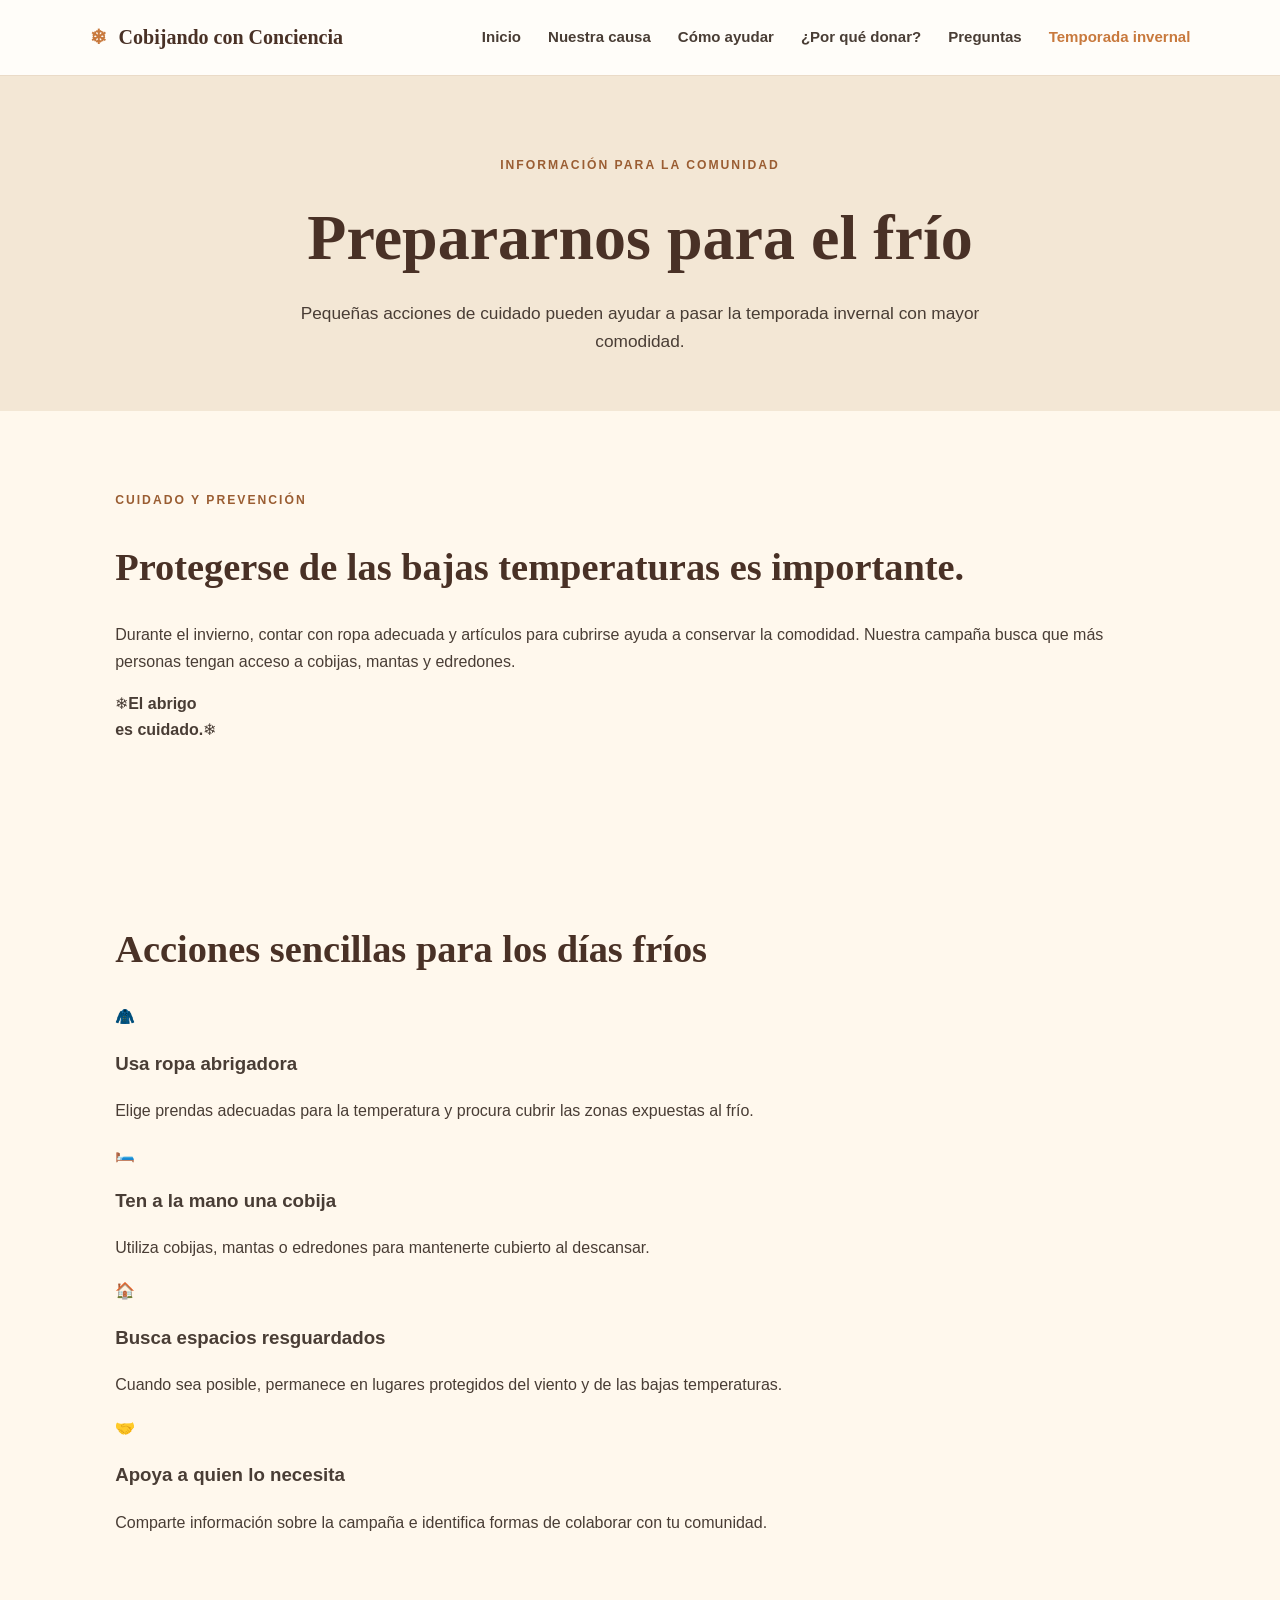
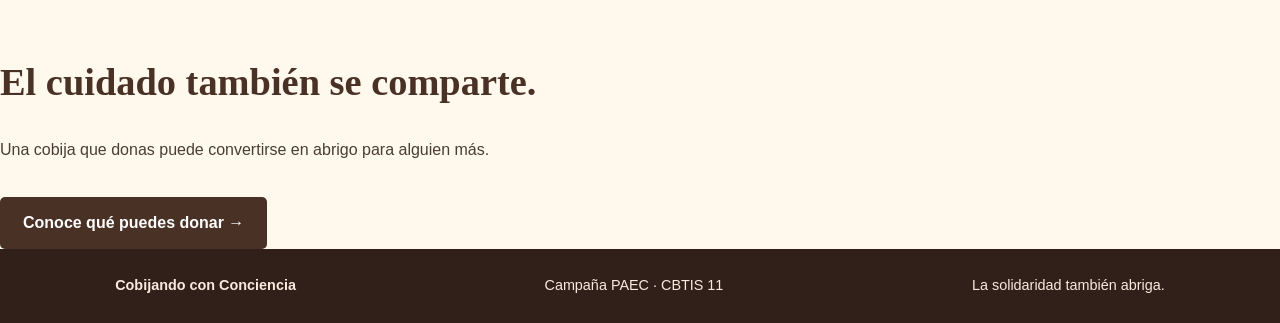
==== cuidados.html @ 7bebba7e "Create cuidados.html" ====
<!DOCTYPE html>
<html lang="es">
<head>
  <meta charset="UTF-8"><meta name="viewport" content="width=device-width, initial-scale=1.0">
  <title>Temporada invernal | Cobijando con Conciencia</title>
  <link rel="stylesheet" href="estilos.css">
</head>
<body>
  <header class="encabezado">
    <a class="marca" href="index.html"><span class="marca-icono">❄</span> Cobijando con Conciencia</a>
    <button class="menu-toggle" aria-label="Abrir menú" aria-expanded="false">☰</button>
    <nav class="navegacion"><a href="index.html">Inicio</a><a href="nosotros.html">Nuestra causa</a><a href="donar.html">Cómo ayudar</a><a href="impacto.html">¿Por qué donar?</a><a href="preguntas.html">Preguntas</a><a class="activo" href="cuidados.html">Temporada invernal</a></nav>
  </header>
  <main class="pagina cuidados-pagina">
    <section class="encabezado-pagina"><span class="sobrelinea">INFORMACIÓN PARA LA COMUNIDAD</span><h1>Prepararnos para el frío</h1><p>Pequeñas acciones de cuidado pueden ayudar a pasar la temporada invernal con mayor comodidad.</p></section>
    <section class="seccion cuidados-intro"><div><span class="sobrelinea">CUIDADO Y PREVENCIÓN</span><h2>Protegerse de las bajas temperaturas es importante.</h2><p>Durante el invierno, contar con ropa adecuada y artículos para cubrirse ayuda a conservar la comodidad. Nuestra campaña busca que más personas tengan acceso a cobijas, mantas y edredones.</p></div><div class="invierno-dibujo"><span>❄</span><strong>El abrigo<br>es cuidado.</strong><span>❄</span></div></section>
    <section class="seccion consejos"><h2>Acciones sencillas para los días fríos</h2><div class="consejos-grid">
      <article class="consejo"><span>🧥</span><h3>Usa ropa abrigadora</h3><p>Elige prendas adecuadas para la temperatura y procura cubrir las zonas expuestas al frío.</p></article>
      <article class="consejo"><span>🛏️</span><h3>Ten a la mano una cobija</h3><p>Utiliza cobijas, mantas o edredones para mantenerte cubierto al descansar.</p></article>
      <article class="consejo"><span>🏠</span><h3>Busca espacios resguardados</h3><p>Cuando sea posible, permanece en lugares protegidos del viento y de las bajas temperaturas.</p></article>
      <article class="consejo"><span>🤝</span><h3>Apoya a quien lo necesita</h3><p>Comparte información sobre la campaña e identifica formas de colaborar con tu comunidad.</p></article>
    </div></section>
    <section class="mensaje-invierno"><h2>El cuidado también se comparte.</h2><p>Una cobija que donas puede convertirse en abrigo para alguien más.</p><a class="boton" href="donar.html">Conoce qué puedes donar →</a></section>
  </main>
  <footer><strong>Cobijando con Conciencia</strong><span>Campaña PAEC · CBTIS 11</span><span>La solidaridad también abriga.</span></footer>
</body>
</html>
---- estilos.css ----
:root {
    --cafe: #493126;
    --cafe-oscuro: #302019;
    --naranja: #c8793d;
    --crema: #fff8ed;
    --papel: #f3e7d5;
    --texto: #493d35;
    --blanco: #fffdf9;
}

* {
    box-sizing: border-box;
}

html {
    scroll-behavior: smooth;
}

body {
    margin: 0;
    font-family: Arial, Helvetica, sans-serif;
    color: var(--texto);
    background: var(--crema);
    line-height: 1.65;
}

a {
    color: inherit;
    text-decoration: none;
}

.encabezado {
    min-height: 76px;
    padding: 14px 7%;
    display: flex;
    align-items: center;
    justify-content: space-between;
    gap: 25px;
    background: var(--blanco);
    border-bottom: 1px solid #eadbc8;
    position: sticky;
    top: 0;
    z-index: 10;
}

.marca {
    color: var(--cafe);
    font-family: Georgia, serif;
    font-size: 1.25rem;
    font-weight: bold;
}

.marca-icono {
    color: var(--naranja);
    margin-right: 7px;
}

.navegacion {
    display: flex;
    gap: 27px;
    align-items: center;
}

.navegacion a {
    font-size: .94rem;
    font-weight: 600;
}

.navegacion a:hover, .navegacion a.activo {
    color: var(--naranja);
}

.menu-toggle {
    display: none;
    border: 0;
    background: transparent;
    color: var(--cafe);
    font-size: 1.6rem;
    cursor: pointer;
}

.hero {
    min-height: 570px;
    padding: 75px 9%;
    display: grid;
    grid-template-columns: 1.1fr .9fr;
    align-items: center;
    gap: 50px;
    background: linear-gradient(115deg, #ead5b9, #f8eddd 65%, #e6c7a6);
    overflow: hidden;
}

.etiqueta, .sobrelinea {
    color: #9a5d32;
    font-weight: bold;
    letter-spacing: 2px;
    font-size: .76rem;
}

.hero h1 {
    max-width: 650px;
    color: var(--cafe-oscuro);
    font-family: Georgia, serif;
    font-size: clamp(2.6rem, 5vw, 4.5rem);
    line-height: 1.08;
    margin: 18px 0;
}

.hero p {
    max-width: 570px;
    font-size: 1.1rem;
}

.boton {
    display: inline-block;
    margin-top: 18px;
    padding: 13px 23px;
    background: var(--cafe);
    color: white;
    border-radius: 5px;
    font-weight: bold;
    transition: .2s;
}

.boton:hover {
    background: var(--naranja);
    transform: translateY(-2px);
}

.boton span {
    margin-left: 12px;
}

.hero-ilustracion {
    min-height: 350px;
    position: relative;
    display: flex;
    justify-content: center;
    align-items: center;
}

.sol {
    position: absolute;
    width: 230px;
    height: 230px;
    border-radius: 50%;
    background: #d99b5d;
    top: 10px;
    right: 15px;
    opacity: .65;
}

.manta {
    position: relative;
    width: 310px;
    height: 230px;
    border-radius: 35px 35px 65px 35px;
    transform: rotate(-9deg);
    background: repeating-linear-gradient(0deg, #8b5b43 0 18px, #a87555 18px 36px);
    box-shadow: 15px 22px 0 #49312625;
    display: grid;
    place-items: center;
    color: #f9e8d3;
    font-size: 5rem;
}

.texto-ilustracion {
    position: absolute;
    bottom: 0;
    right: 0;
    background: var(--crema);
    padding: 15px 20px;
    font-family: Georgia, serif;
    font-style: italic;
    font-size: 1.1rem;
    box-shadow: 4px 5px 0 #49312620;
}

.seccion {
    padding: 75px 9%;
}

.titulo-seccion {
    text-align: center;
}

h2 {
    color: var(--cafe);
    font-family: Georgia, serif;
    font-size: clamp(1.8rem, 3vw, 2.6rem);
    line-height: 1.2;
}

.titulo-seccion h2 {
    max-width: 700px;
    margin: 12px auto;
}

.texto-centro, .intro {
    max-width: 820px;
    margin: 20px auto 35px;
    text-align: center;
    font-size: 1.05rem;
}

.tarjetas {
    display: grid;
    grid-template-columns: repeat(3, 1fr);
    gap: 22px;
    margin-top: 32px;
}

.tarjeta {
    background: var(--blanco);
    border: 1px solid #eadbc8;
    border-radius: 9px;
    padding: 27px;
    box-shadow: 0 8px 22px #4931260b;
}

.tarjeta-icono {
    font-size: 2.2rem;
}

.tarjeta h3 {
    color: var(--cafe);
    margin: 12px 0 5px;
}

.tarjeta p {
    margin-bottom: 0;
}

.franja {
    padding: 48px 9%;
    background: var(--cafe);
    color: #fff5e9;
    display: flex;
    justify-content: space-between;
    align-items: center;
    gap: 30px;
}

.franja h2 {
    color: white;
    max-width: 700px;
    margin-bottom: 0;
}

.boton-claro {
    background: #fff5e9;
    color: var(--cafe);
    white-space: nowrap;
}

.pagina {
    min-height: 70vh;
}

.encabezado-pagina {
    text-align: center;
    padding: 75px 8% 55px;
    background: var(--papel);
}

.encabezado-pagina h1 {
    color: var(--cafe);
    font-family: Georgia, serif;
    font-size: clamp(2.5rem, 5vw, 4rem);
    margin: 8px 0;
}

.encabezado-pagina p {
    max-width: 700px;
    margin: auto;
    font-size: 1.08rem;
}

.contenido-doble {
    padding: 70px 9%;
    display: grid;
    grid-template-columns: 1fr 1fr;
    gap: 55px;
    align-items: center;
}

.contenido-doble h2 {
    margin-top: 0;
}

.cita {
    padding: 35px;
    background: #ead5b9;
    border-radius: 8px;
    font-family: Georgia, serif;
    font-size: 1.4rem;
    font-style: italic;
    color: var(--cafe);
}

.cita span {
    font-size: 4rem;
    line-height: .7;
    color: var(--naranja);
}

.bloque-suave {
    margin: 15px 9%;
    padding: 42px;
    background: #f0e1cf;
    border-radius: 9px;
}

.bloque-suave h2 {
    margin-top: 0;
}

.lista-donaciones {
    display: grid;
    grid-template-columns: 1fr 1fr;
    gap: 18px;
    margin-top: 30px;
}

.donacion {
    display: flex;
    gap: 18px;
    padding: 22px;
    background: white;
    border: 1px solid #eadbc8;
    border-radius: 8px;
}

.donacion > span {
    font-size: 2rem;
}

.donacion h3 {
    margin: 0 0 5px;
    color: var(--cafe);
}

.donacion p {
    margin: 0;
}

.aviso {
    margin-top: 25px;
    padding: 18px 22px;
    background: #f0e1cf;
    border-left: 4px solid var(--naranja);
}

.nota {
    margin: 0 9% 55px;
    font-size: .9rem;
    color: #77685d;
}

.llamado {
    margin: 15px 9% 75px;
    padding: 48px 30px;
    text-align: center;
    background: var(--cafe);
    color: #fff5e9;
    border-radius: 9px;
}

.llamado h2 {
    color: white;
}

footer {
    display: flex;
    justify-content: space-between;
    flex-wrap: wrap;
    gap: 12px 25px;
    padding: 25px 9%;
    background: var(--cafe-oscuro);
    color: #f8eadd;
    font-size: .9rem;
}

@media (max-width: 760px) {
    .encabezado {
        flex-wrap: wrap;
    }

    .menu-toggle {
        display: block;
    }

    .navegacion {
        display: none;
        width: 100%;
        flex-direction: column;
        align-items: flex-start;
        gap: 12px;
        padding: 12px 0;
    }

    .navegacion.abierto {
        display: flex;
    }

    .hero {
        grid-template-columns: 1fr;
        padding: 55px 7%;
    }

    .hero-ilustracion {
        min-height: 280px;
    }

    .manta {
        width: 250px;
        height: 180px;
    }

    .tarjetas, .contenido-doble, .lista-donaciones {
        grid-template-columns: 1fr;
    }

    .seccion {
        padding: 55px 7%;
    }

    .franja {
        align-items: flex-start;
        flex-direction: column;
        padding: 40px 7%;
    }

    .bloque-suave {
        margin: 10px 7%;
        padding: 28px;
    }

    .nota {
        margin-left: 7%;
        margin-right: 7%;
    }

    footer {
        flex-direction: column;
        padding: 25px 7%;
    }
}
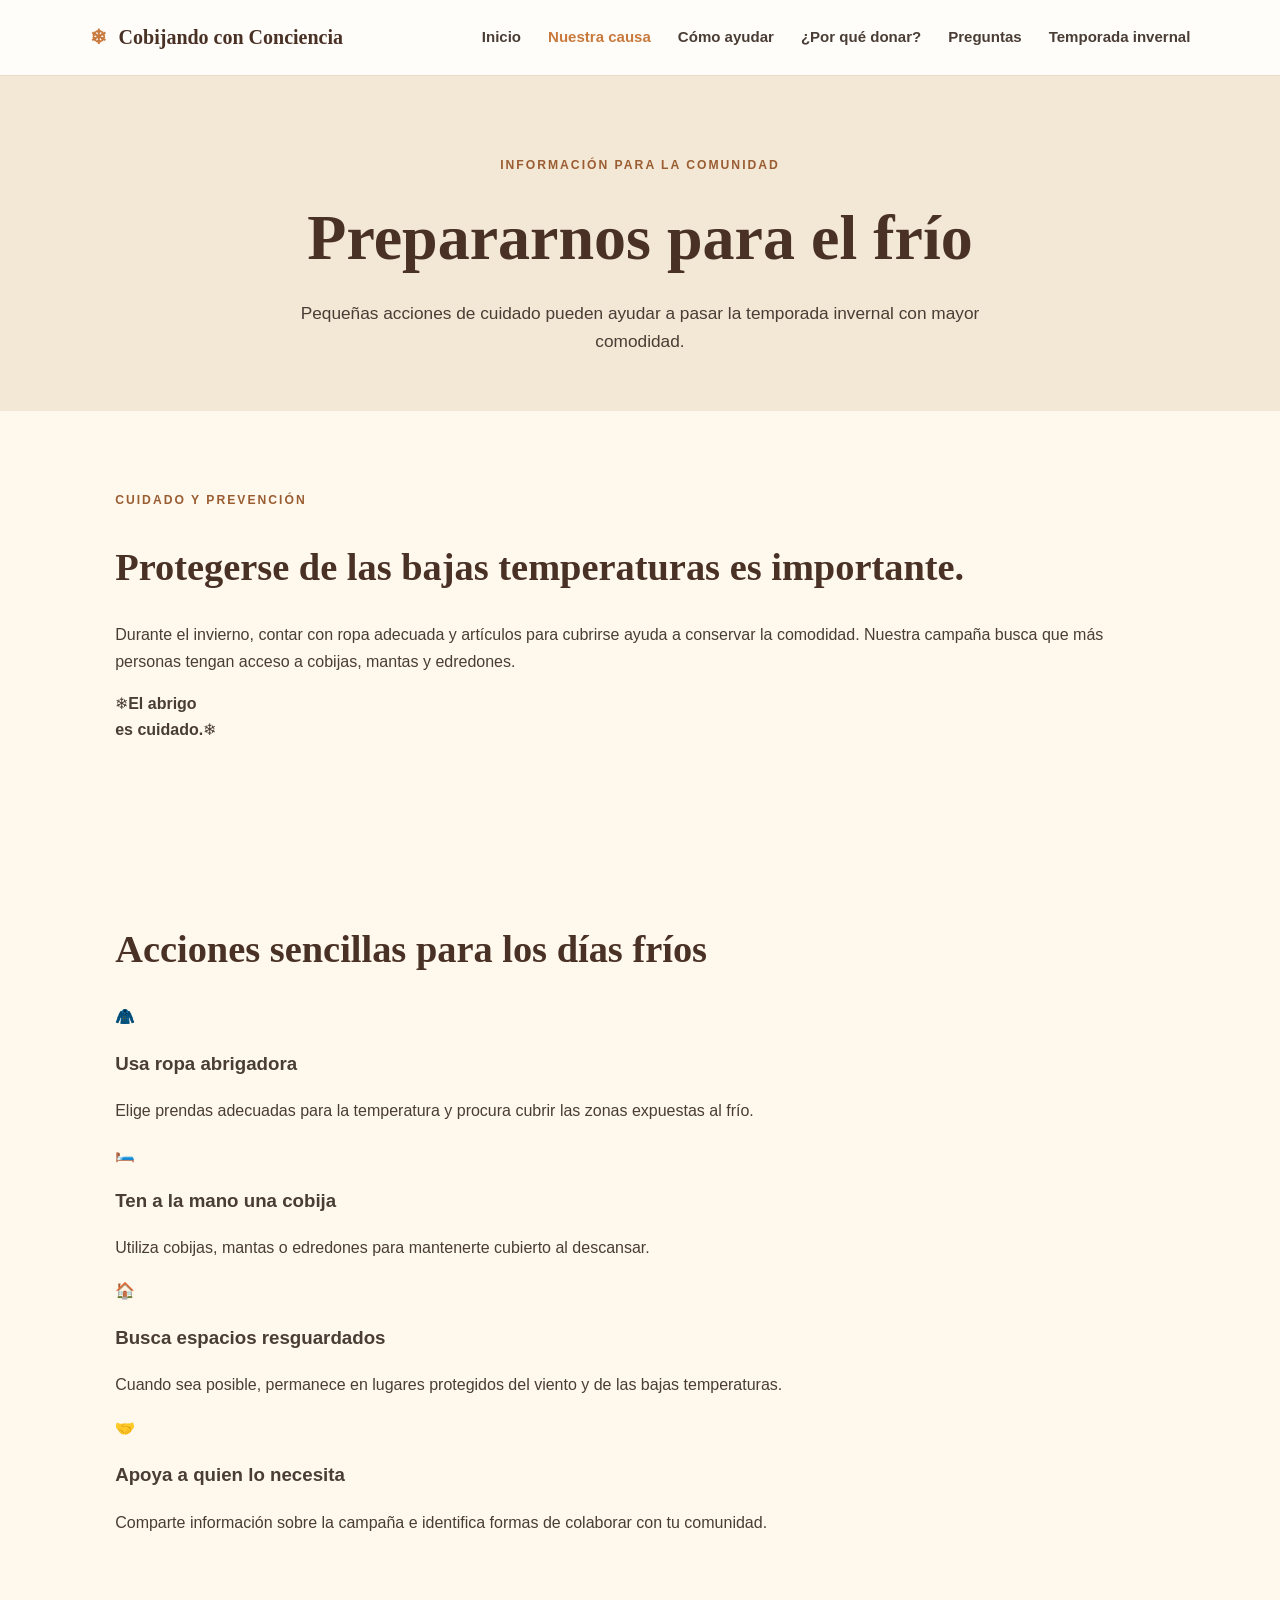
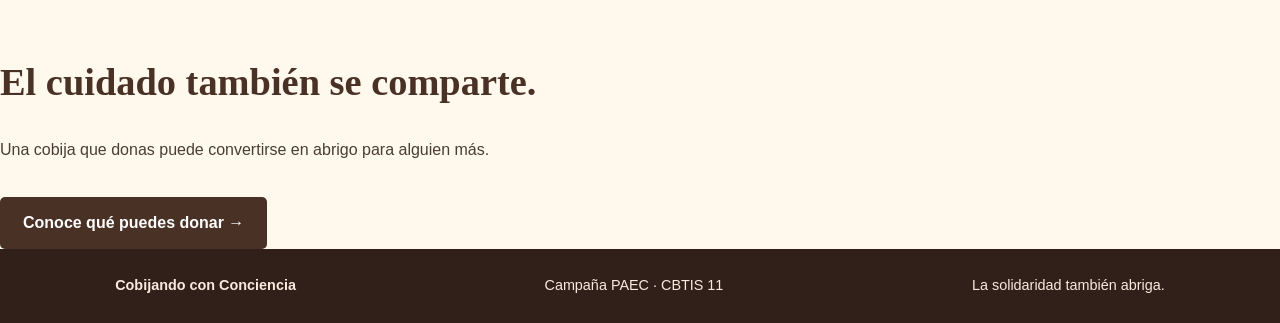
==== commit f9e7e84c: "Refactor navigation structure in cuidados.html" ====
--- a/cuidados.html
+++ b/cuidados.html
@@ -9,7 +9,14 @@
   <header class="encabezado">
     <a class="marca" href="index.html"><span class="marca-icono">❄</span> Cobijando con Conciencia</a>
     <button class="menu-toggle" aria-label="Abrir menú" aria-expanded="false">☰</button>
-    <nav class="navegacion"><a href="index.html">Inicio</a><a href="nosotros.html">Nuestra causa</a><a href="donar.html">Cómo ayudar</a><a href="impacto.html">¿Por qué donar?</a><a href="preguntas.html">Preguntas</a><a class="activo" href="cuidados.html">Temporada invernal</a></nav>
+     <nav class="navegacion">
+        <a href="index.html">Inicio</a>
+        <a class="activo" href="nosotros.html">Nuestra causa</a>
+        <a href="donar.html">Cómo ayudar</a>
+        <a href="impacto.html">¿Por qué donar?</a>
+        <a href="preguntas.html">Preguntas</a>
+        <a href="cuidados.html">Temporada invernal</a>
+    </nav>
   </header>
   <main class="pagina cuidados-pagina">
     <section class="encabezado-pagina"><span class="sobrelinea">INFORMACIÓN PARA LA COMUNIDAD</span><h1>Prepararnos para el frío</h1><p>Pequeñas acciones de cuidado pueden ayudar a pasar la temporada invernal con mayor comodidad.</p></section>
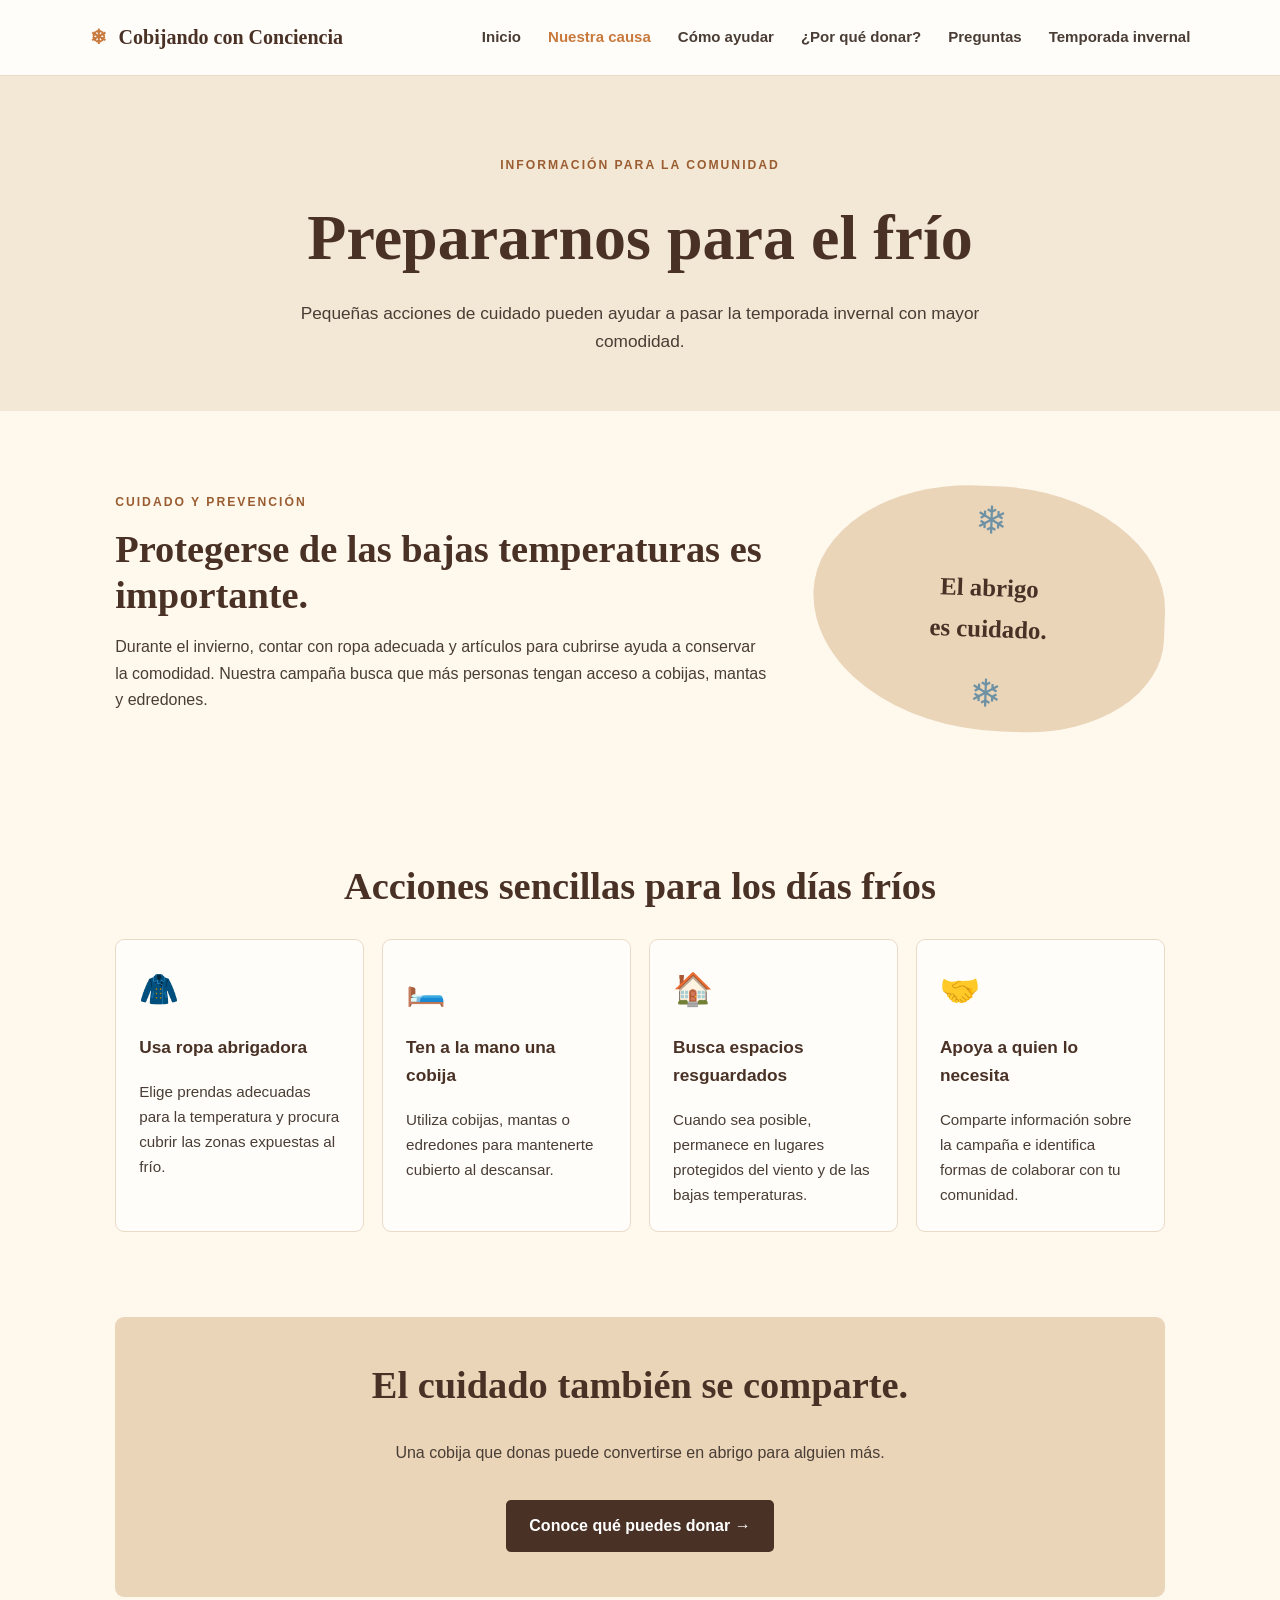
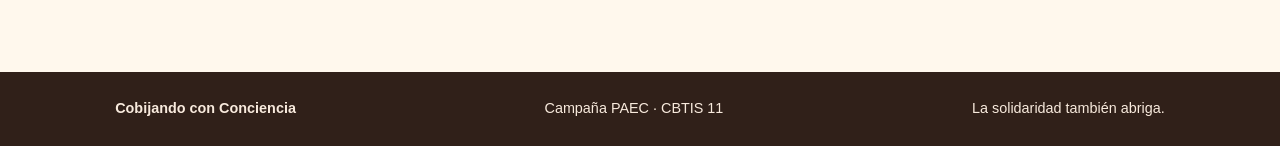
==== commit 5326bf46: "Tweaked layout for better readability" ====
--- a/cuidados.html
+++ b/cuidados.html
@@ -1,15 +1,16 @@
 <!DOCTYPE html>
 <html lang="es">
 <head>
-  <meta charset="UTF-8"><meta name="viewport" content="width=device-width, initial-scale=1.0">
-  <title>Temporada invernal | Cobijando con Conciencia</title>
-  <link rel="stylesheet" href="estilos.css">
+    <meta charset="UTF-8">
+    <meta name="viewport" content="width=device-width, initial-scale=1.0">
+    <title>Temporada invernal | Cobijando con Conciencia</title>
+    <link rel="stylesheet" href="estilos.css">
 </head>
 <body>
-  <header class="encabezado">
+<header class="encabezado">
     <a class="marca" href="index.html"><span class="marca-icono">❄</span> Cobijando con Conciencia</a>
     <button class="menu-toggle" aria-label="Abrir menú" aria-expanded="false">☰</button>
-     <nav class="navegacion">
+    <nav class="navegacion">
         <a href="index.html">Inicio</a>
         <a class="activo" href="nosotros.html">Nuestra causa</a>
         <a href="donar.html">Cómo ayudar</a>
@@ -17,18 +18,42 @@
         <a href="preguntas.html">Preguntas</a>
         <a href="cuidados.html">Temporada invernal</a>
     </nav>
-  </header>
-  <main class="pagina cuidados-pagina">
-    <section class="encabezado-pagina"><span class="sobrelinea">INFORMACIÓN PARA LA COMUNIDAD</span><h1>Prepararnos para el frío</h1><p>Pequeñas acciones de cuidado pueden ayudar a pasar la temporada invernal con mayor comodidad.</p></section>
-    <section class="seccion cuidados-intro"><div><span class="sobrelinea">CUIDADO Y PREVENCIÓN</span><h2>Protegerse de las bajas temperaturas es importante.</h2><p>Durante el invierno, contar con ropa adecuada y artículos para cubrirse ayuda a conservar la comodidad. Nuestra campaña busca que más personas tengan acceso a cobijas, mantas y edredones.</p></div><div class="invierno-dibujo"><span>❄</span><strong>El abrigo<br>es cuidado.</strong><span>❄</span></div></section>
-    <section class="seccion consejos"><h2>Acciones sencillas para los días fríos</h2><div class="consejos-grid">
-      <article class="consejo"><span>🧥</span><h3>Usa ropa abrigadora</h3><p>Elige prendas adecuadas para la temperatura y procura cubrir las zonas expuestas al frío.</p></article>
-      <article class="consejo"><span>🛏️</span><h3>Ten a la mano una cobija</h3><p>Utiliza cobijas, mantas o edredones para mantenerte cubierto al descansar.</p></article>
-      <article class="consejo"><span>🏠</span><h3>Busca espacios resguardados</h3><p>Cuando sea posible, permanece en lugares protegidos del viento y de las bajas temperaturas.</p></article>
-      <article class="consejo"><span>🤝</span><h3>Apoya a quien lo necesita</h3><p>Comparte información sobre la campaña e identifica formas de colaborar con tu comunidad.</p></article>
-    </div></section>
-    <section class="mensaje-invierno"><h2>El cuidado también se comparte.</h2><p>Una cobija que donas puede convertirse en abrigo para alguien más.</p><a class="boton" href="donar.html">Conoce qué puedes donar →</a></section>
-  </main>
-  <footer><strong>Cobijando con Conciencia</strong><span>Campaña PAEC · CBTIS 11</span><span>La solidaridad también abriga.</span></footer>
+</header>
+<main class="pagina cuidados-pagina">
+    <section class="encabezado-pagina"><span class="sobrelinea">INFORMACIÓN PARA LA COMUNIDAD</span>
+        <h1>Prepararnos para el frío</h1>
+        <p>Pequeñas acciones de cuidado pueden ayudar a pasar la temporada invernal con mayor comodidad.</p></section>
+    <section class="seccion cuidados-intro">
+        <div><span class="sobrelinea">CUIDADO Y PREVENCIÓN</span>
+            <h2>Protegerse de las bajas temperaturas es importante.</h2>
+            <p>Durante el invierno, contar con ropa adecuada y artículos para cubrirse ayuda a conservar la comodidad.
+                Nuestra campaña busca que más personas tengan acceso a cobijas, mantas y edredones.</p></div>
+        <div class="invierno-dibujo"><span>❄</span><strong>El abrigo<br>es cuidado.</strong><span>❄</span></div>
+    </section>
+    <section class="seccion consejos"><h2>Acciones sencillas para los días fríos</h2>
+        <div class="consejos-grid">
+            <article class="consejo"><span>🧥</span>
+                <h3>Usa ropa abrigadora</h3>
+                <p>Elige prendas adecuadas para la temperatura y procura cubrir las zonas expuestas al frío.</p>
+            </article>
+            <article class="consejo"><span>🛏️</span>
+                <h3>Ten a la mano una cobija</h3>
+                <p>Utiliza cobijas, mantas o edredones para mantenerte cubierto al descansar.</p></article>
+            <article class="consejo"><span>🏠</span>
+                <h3>Busca espacios resguardados</h3>
+                <p>Cuando sea posible, permanece en lugares protegidos del viento y de las bajas temperaturas.</p>
+            </article>
+            <article class="consejo"><span>🤝</span>
+                <h3>Apoya a quien lo necesita</h3>
+                <p>Comparte información sobre la campaña e identifica formas de colaborar con tu comunidad.</p>
+            </article>
+        </div>
+    </section>
+    <section class="mensaje-invierno"><h2>El cuidado también se comparte.</h2>
+        <p>Una cobija que donas puede convertirse en abrigo para alguien más.</p><a class="boton" href="donar.html">Conoce
+            qué puedes donar →</a></section>
+</main>
+<footer><strong>Cobijando con Conciencia</strong><span>Campaña PAEC · CBTIS 11</span><span>La solidaridad también abriga.</span>
+</footer>
 </body>
 </html>
--- a/estilos.css
+++ b/estilos.css
@@ -447,3 +447,158 @@
     }
 }
 
+.faq-contenido {
+    max-width: 1000px;
+    margin: 0 auto;
+    display: grid;
+    grid-template-columns:1fr 1fr;
+    gap: 20px 24px
+}
+
+.faq-item {
+    background: #fffdf9;
+    border: 1px solid #eadbc8;
+    border-left: 5px solid #c8793d;
+    border-radius: 8px;
+    padding: 24px;
+    box-shadow: 0 7px 18px #4931260b
+}
+
+.faq-item h2 {
+    font-family: Arial, Helvetica, sans-serif;
+    font-size: 1.12rem;
+    line-height: 1.35;
+    margin: 0 0 10px
+}
+
+.faq-item p {
+    margin: 0
+}
+
+.faq-pie {
+    margin: 10px 9% 75px;
+    padding: 42px 25px;
+    text-align: center;
+    background: #493126;
+    color: #fff5e9;
+    border-radius: 9px
+}
+
+.faq-pie h2 {
+    color: white;
+    margin-top: 0
+}
+
+@media (max-width: 760px) {
+    .faq-contenido {
+        grid-template-columns:1fr
+    }
+
+    .faq-pie {
+        margin: 10px 7% 55px
+    }
+}
+
+.cuidados-intro {
+    display: grid;
+    grid-template-columns:1.3fr .7fr;
+    gap: 45px;
+    align-items: center
+}
+
+.cuidados-intro h2 {
+    margin: 12px 0
+}
+
+.invierno-dibujo {
+    min-height: 245px;
+    border-radius: 48% 52% 42% 58%;
+    background: #ead5b9;
+    display: flex;
+    align-items: center;
+    justify-content: center;
+    gap: 14px;
+    flex-direction: column;
+    color: #493126;
+    text-align: center;
+    font-family: Georgia, serif;
+    font-size: 1.55rem;
+    transform: rotate(2deg)
+}
+
+.invierno-dibujo span {
+    font-size: 2.4rem;
+    color: #6e91a4
+}
+
+.consejos {
+    padding-top: 25px
+}
+
+.consejos > h2 {
+    text-align: center;
+    margin-bottom: 30px
+}
+
+.consejos-grid {
+    display: grid;
+    grid-template-columns:repeat(4, 1fr);
+    gap: 18px
+}
+
+.consejo {
+    background: #fffdf9;
+    border: 1px solid #eadbc8;
+    border-radius: 9px;
+    padding: 23px
+}
+
+.consejo > span {
+    font-size: 2rem
+}
+
+.consejo h3 {
+    color: #493126;
+    font-size: 1.08rem
+}
+
+.consejo p {
+    font-size: .95rem;
+    margin-bottom: 0
+}
+
+.mensaje-invierno {
+    margin: 10px 9% 75px;
+    padding: 45px 25px;
+    text-align: center;
+    background: #ead5b9;
+    border-radius: 9px
+}
+
+.mensaje-invierno h2 {
+    margin-top: 0
+}
+
+@media (max-width: 900px) {
+    .consejos-grid {
+        grid-template-columns:repeat(2, 1fr)
+    }
+}
+
+@media (max-width: 760px) {
+    .cuidados-intro {
+        grid-template-columns:1fr
+    }
+
+    .invierno-dibujo {
+        min-height: 200px
+    }
+
+    .consejos-grid {
+        grid-template-columns:1fr
+    }
+
+    .mensaje-invierno {
+        margin: 10px 7% 55px
+    }
+}
